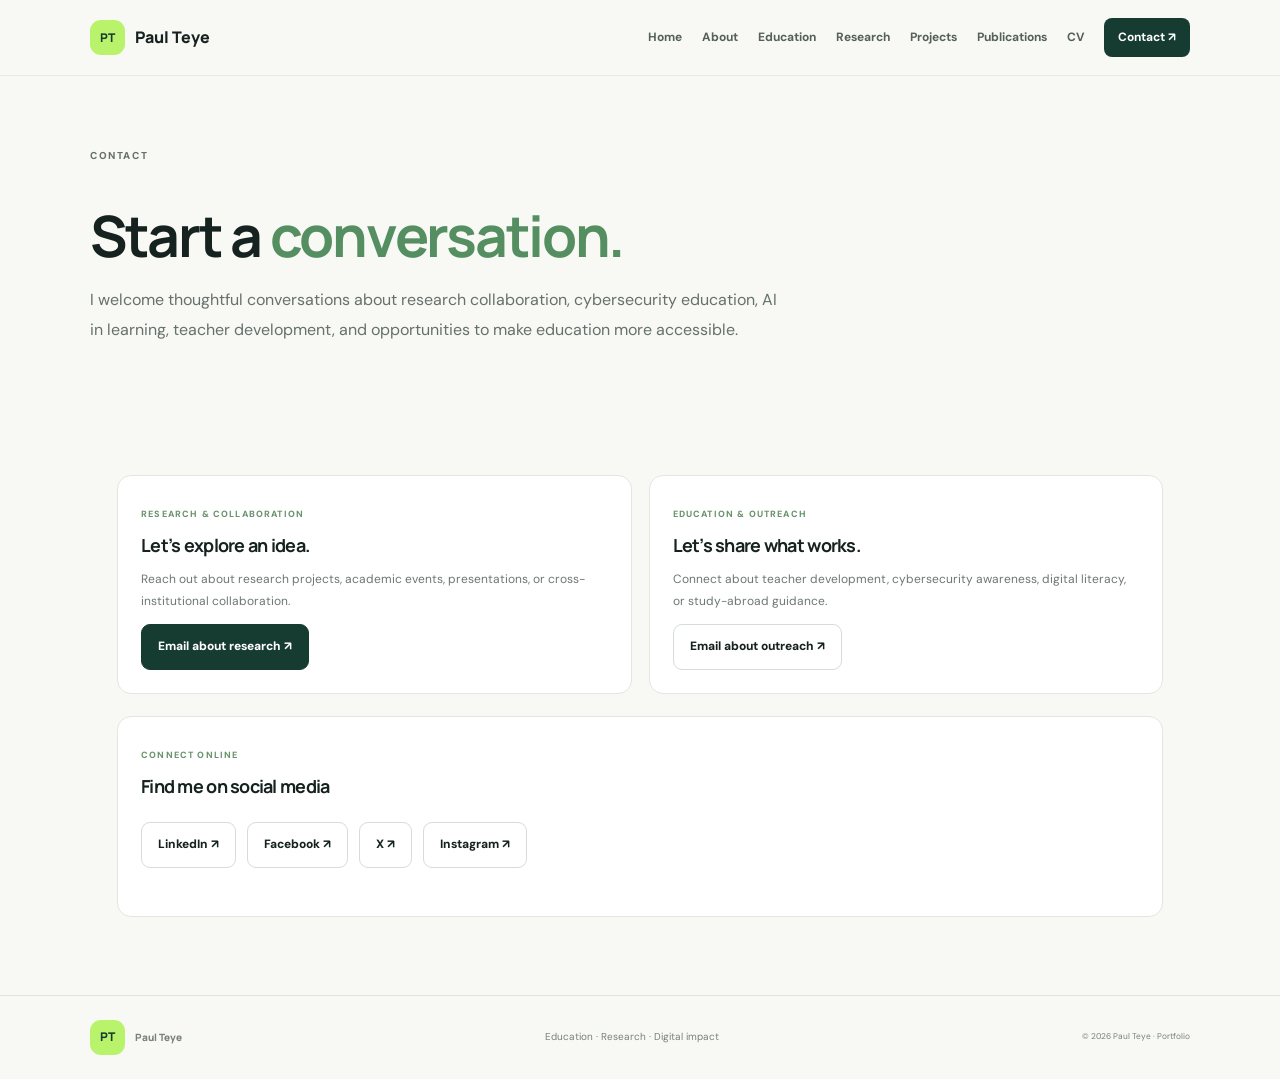
==== contact.html @ f984be08 "Add files via upload Add personal portfolio website" ====
<!doctype html><html lang="en"><head><meta charset="utf-8"><meta name="viewport" content="width=device-width,initial-scale=1"><meta name="description" content="Contact — Paul Teye, educator and graduate researcher."><title>Contact | Paul Teye</title><link rel="stylesheet" href="styles.css"></head><body><header class="header"><a class="brand" href="index.html"><span class="mark">PT</span><span>Paul Teye</span></a><button class="menu" aria-label="Toggle navigation" aria-expanded="false">☰</button><nav class="nav"><a href="index.html">Home</a><a href="index.html#about">About</a><a href="index.html#education">Education</a><a href="research.html">Research</a><a href="projects.html">Projects</a><a href="publications.html">Publications</a><a href="cv.html">CV</a><a class="navbutton" href="contact.html">Contact ↗</a></nav></header><main><div class="wrap page-hero"><p class="eyebrow">CONTACT</p><h1>Start a <span class="accent">conversation.</span></h1><p>I welcome thoughtful conversations about research collaboration, cybersecurity education, AI in learning, teacher development, and opportunities to make education more accessible.</p></div><section class="section"><div class="wrap"><div class="grid two"><article class="card"><span class="label">RESEARCH & COLLABORATION</span><h3>Let’s explore an idea.</h3><p>Reach out about research projects, academic events, presentations, or cross-institutional collaboration.</p><a class="btn primary" href="mailto:teikwekupaul@gmail.com?subject=Research%20collaboration">Email about research ↗</a></article><article class="card"><span class="label">EDUCATION & OUTREACH</span><h3>Let’s share what works.</h3><p>Connect about teacher development, cybersecurity awareness, digital literacy, or study-abroad guidance.</p><a class="btn" href="mailto:teikwekupaul@gmail.com?subject=Education%20and%20outreach">Email about outreach ↗</a></article></div><article class="card" style="margin-top:22px"><span class="label">CONNECT ONLINE</span><h3>Find me on social media</h3><div class="actions"><a class="btn" href="https://www.linkedin.com/in/paul-teye-97b855438/" target="_blank" rel="noopener">LinkedIn ↗</a><a class="btn" href="https://www.facebook.com/tei.paul.5" target="_blank" rel="noopener">Facebook ↗</a><a class="btn" href="https://x.com/T_OsinachiPaul" target="_blank" rel="noopener">X ↗</a><a class="btn" href="https://www.instagram.com/osinachitop1/" target="_blank" rel="noopener">Instagram ↗</a></div></article></div></section></main><footer class="footer"><a class="brand" href="index.html"><span class="mark">PT</span><span>Paul Teye</span></a><span>Education · Research · Digital impact</span><small>© <span id="year"></span> Paul Teye · Portfolio</small></footer><script src="script.js"></script></body></html>
---- styles.css ----
@import url('https://fonts.googleapis.com/css2?family=DM+Sans:wght@400;500;600;700&family=Manrope:wght@400;500;600;700;800&display=swap');
:root{--ink:#15221f;--muted:#65716d;--paper:#f8f8f4;--green:#b9f36b;--deep:#163c32;--line:#dfe4dc}
*{box-sizing:border-box}html{scroll-behavior:smooth}body{margin:0;color:var(--ink);background:var(--paper);font-family:'DM Sans',sans-serif;line-height:1.65}h1,h2,h3{font-family:Manrope,sans-serif;letter-spacing:-.04em;line-height:1.15}a{color:inherit;text-decoration:none}.header{height:76px;padding:0 7%;display:flex;align-items:center;justify-content:space-between;border-bottom:1px solid #15221f12;position:sticky;top:0;background:#f8f8f4ed;backdrop-filter:blur(14px);z-index:10}.brand{display:flex;gap:10px;align-items:center;font-weight:800;font-family:Manrope}.mark{width:35px;height:35px;border-radius:11px;background:var(--green);display:grid;place-items:center;color:var(--deep);font-size:12px}.nav{display:flex;align-items:center;gap:20px;font-size:12px;font-weight:700}.nav a{color:#53615a}.nav a:hover{color:#4d8c5c}.navbutton{background:var(--deep);color:#fff!important;padding:10px 14px;border-radius:8px}.menu{display:none;border:0;background:none;font-size:24px}.wrap{max-width:1100px;margin:auto;padding:0 27px}.section{padding:78px 0}.eyebrow{font-size:10px;letter-spacing:.16em;font-weight:800;color:#64816d;text-transform:uppercase;margin-bottom:18px}.accent{color:#548e61}.muted{color:#87918b}.lede{color:var(--muted);max-width:700px;font-size:14px;line-height:1.9}.hero{padding:82px 0 55px;display:grid;grid-template-columns:1.1fr .9fr;gap:45px;align-items:center;min-height:570px}.hero h1{font-size:clamp(43px,5.8vw,70px);margin:0 0 22px}.intro{font-size:16px;color:#58655f;max-width:600px;line-height:1.9}.actions{display:flex;gap:11px;flex-wrap:wrap;margin:25px 0}.btn{display:inline-flex;align-items:center;gap:13px;padding:12px 16px;border-radius:9px;font-size:12px;font-weight:800;border:1px solid #d6ddd5}.btn.primary{background:var(--deep);border-color:var(--deep);color:#fff}.btn.light{background:var(--green);border-color:var(--green);color:var(--deep)}.hero-note{font-size:11px;color:#758079;max-width:440px}.visual{min-height:370px;position:relative;display:grid;place-items:center}.visual:before{content:'';width:330px;height:330px;background:#e7efdf;border-radius:50%;position:absolute}.orb{position:absolute;width:420px;height:230px;border:1px solid #c5d3c0;border-radius:50%;transform:rotate(-25deg)}.orb.two{width:420px;height:300px;transform:rotate(35deg);border-color:#d4c7f4}.focusbox{z-index:1;position:relative;background:#fff;width:min(345px,95%);padding:24px;border-radius:18px;box-shadow:0 22px 60px #263b2d19;transform:rotate(-2deg)}.focushead{display:flex;justify-content:space-between;color:#849088;font-size:9px;letter-spacing:.13em;font-weight:800}.focusrow{display:flex;gap:13px;align-items:center;padding:17px 0;border-bottom:1px solid #eef0eb}.num{width:38px;height:38px;border-radius:11px;background:#e4f5d9;display:grid;place-items:center;font-weight:800;color:#477b41;font-size:11px}.focusrow:nth-child(3) .num{background:#eee7ff;color:#7556bb}.focusrow:nth-child(4) .num{background:#fff0dc;color:#b97931}.focusrow b,.focusrow small{display:block}.focusrow b{font-size:12px}.focusrow small{font-size:10px;color:#818b84}.float{position:absolute;z-index:2;padding:9px 13px;background:#fff;border:1px solid #e5e9e1;border-radius:8px;font-size:10px;font-weight:800;box-shadow:0 8px 25px #1b2c2010}.float.a{right:0;top:40px;transform:rotate(4deg)}.float.b{left:0;bottom:25px;background:var(--green);transform:rotate(-4deg)}.strip{background:#eaf0e5;text-align:center;padding:24px 18px;font-size:13px;color:#536359}.strip strong{color:#1d3c2f}.sectionhead{margin-bottom:32px}.sectionhead h2{font-size:clamp(32px,4vw,47px);margin:0 0 15px}.grid{display:grid;gap:17px}.grid.two{grid-template-columns:repeat(2,minmax(0,1fr))}.grid.three{grid-template-columns:repeat(3,minmax(0,1fr))}.card{padding:23px;border-radius:14px;border:1px solid #e3e7df;background:#fff}.card h3{font-size:18px;margin:10px 0}.card p{color:#6c7770;font-size:12px;line-height:1.85}.label{font-size:9px;letter-spacing:.13em;font-weight:800;color:#69936c}.timeline{border-left:1px solid #cbd5c8;margin-left:6px;padding-left:26px}.timeline-item{position:relative;padding:0 0 24px}.timeline-item:before{content:'';position:absolute;width:9px;height:9px;border-radius:50%;background:#92ad83;left:-31px;top:6px;box-shadow:0 0 0 4px var(--paper)}.timeline-date{font-size:10px;color:#718078;font-weight:800;letter-spacing:.07em}.timeline h3{font-size:17px;margin:7px 0}.timeline p{font-size:12px;color:#68746d;margin:5px 0;line-height:1.8}.institution{font-weight:700;color:#3e5146!important}.pill{display:inline-block;padding:5px 9px;border-radius:5px;background:#e2efd9;color:#426e3b;font-size:8px;font-weight:800;letter-spacing:.1em}.feature{display:grid;grid-template-columns:.75fr 1.25fr;background:var(--deep);color:white;border-radius:18px;overflow:hidden}.feature-art{min-height:290px;display:grid;place-items:center;background:radial-gradient(circle,#3f7253,#17372f 72%);position:relative}.feature-art:before,.feature-art:after{content:'';position:absolute;width:220px;height:220px;border:1px solid #a6d69a55;border-radius:50%}.feature-art:after{width:165px;height:165px;border-style:dashed}.feature-art span{z-index:1;background:var(--green);color:var(--deep);width:75px;height:75px;border-radius:20px;display:grid;place-items:center;font:800 25px Manrope;transform:rotate(-8deg)}.feature-copy{padding:32px}.feature-copy h3{font-size:31px;margin:15px 0}.feature-copy p{font-size:12px;line-height:1.9;color:#c2d4ca}.tags{display:flex;gap:7px;flex-wrap:wrap;margin-top:15px}.tags span{font-size:9px;border:1px solid #527568;border-radius:20px;padding:5px 9px;color:#d3e1d8}.project-art{height:85px;border-radius:10px;background:#e9f0e3;display:grid;place-items:center;color:#4b7c51;font:800 22px Manrope;margin:15px 0}.dark{background:#173d32!important;color:white}.dark p{color:#c2d4ca!important}.lilac{background:#e9e2ff!important}.green{background:#dcebd4!important}.row{display:grid;grid-template-columns:125px 1fr 25px;gap:18px;padding:22px 0;border-bottom:1px solid var(--line)}.row:first-child{border-top:1px solid var(--line)}.row .date{font-size:11px;color:#718078;font-weight:800}.row h3{font-size:17px;margin:0 0 6px}.row p{font-size:12px;color:#6c7770;line-height:1.8;margin:5px 0}.row .idx{color:#82a47c;font-size:11px;font-weight:800}.contact{background:var(--deep);color:white;text-align:center;padding:65px 22px;border-radius:18px}.contact h2{font-size:clamp(36px,5vw,55px);margin:8px 0 18px}.contact h2 span{color:var(--green)}.contact p{max-width:580px;margin:0 auto 24px;color:#c4d5cb;font-size:13px;line-height:1.9}.footer{padding:24px 7%;border-top:1px solid var(--line);display:flex;gap:18px;align-items:center;justify-content:space-between;color:#77827a;font-size:10px}.page-hero{padding:60px 0 35px}.page-hero h1{font-size:clamp(37px,5vw,57px);margin-bottom:14px}.page-hero p{max-width:700px;color:#65716d;line-height:1.9}.paper{padding:22px 0;border-bottom:1px solid var(--line)}.paper h3{font-size:18px;margin:10px 0}.paper p{font-size:12px;color:#65716d;line-height:1.8}.notice{background:#f0f1eb;border:1px solid #e1e5dc;border-radius:12px;padding:17px;font-size:12px;color:#65716d;line-height:1.8}.download{display:flex;justify-content:space-between;align-items:center;gap:18px;padding:18px 0;border-bottom:1px solid var(--line)}.download h3{font-size:16px;margin:0 0 5px}.download p{margin:0;color:#65716d;font-size:12px}
@media(max-width:800px){.header{padding:0 5%}.nav{gap:11px}.nav a{font-size:10px}.hero{gap:20px}.hero h1{font-size:48px}.grid.three{grid-template-columns:repeat(2,1fr)}}
@media(max-width:640px){.header{height:67px}.menu{display:block}.nav{display:none;position:absolute;left:0;right:0;top:66px;background:var(--paper);padding:19px 6%;flex-direction:column;align-items:stretch;border-bottom:1px solid var(--line)}.nav.open{display:flex}.navbutton{text-align:center}.wrap{padding:0 20px}.hero{display:flex;flex-direction:column;align-items:stretch;padding-top:55px}.hero h1{font-size:clamp(42px,12vw,57px)}.visual{min-height:345px}.section{padding:58px 0}.grid.two,.grid.three,.feature{grid-template-columns:1fr}.feature-art{min-height:220px}.feature-copy{padding:24px}.row{grid-template-columns:75px 1fr 18px;gap:10px}.row .date{font-size:9px}.row h3{font-size:15px}.footer{flex-wrap:wrap;padding:22px 6%}.footer small{width:100%}.download{align-items:flex-start;flex-direction:column}}

.photo-grid{display:grid;grid-template-columns:repeat(4,minmax(0,1fr));gap:16px}.photo-grid figure{margin:0;background:#fff;border:1px solid #e1e5dc;border-radius:14px;overflow:hidden}.photo-grid img{display:block;width:100%;height:230px;object-fit:cover}.photo-grid figure:first-child img{object-position:center 25%}.photo-grid figcaption{padding:11px 12px;font-size:12px;color:#59645b;line-height:1.45}@media(max-width:800px){.photo-grid{grid-template-columns:repeat(2,minmax(0,1fr))}.photo-grid img{height:200px}}@media(max-width:460px){.photo-grid{grid-template-columns:1fr}.photo-grid img{height:auto;max-height:420px}}
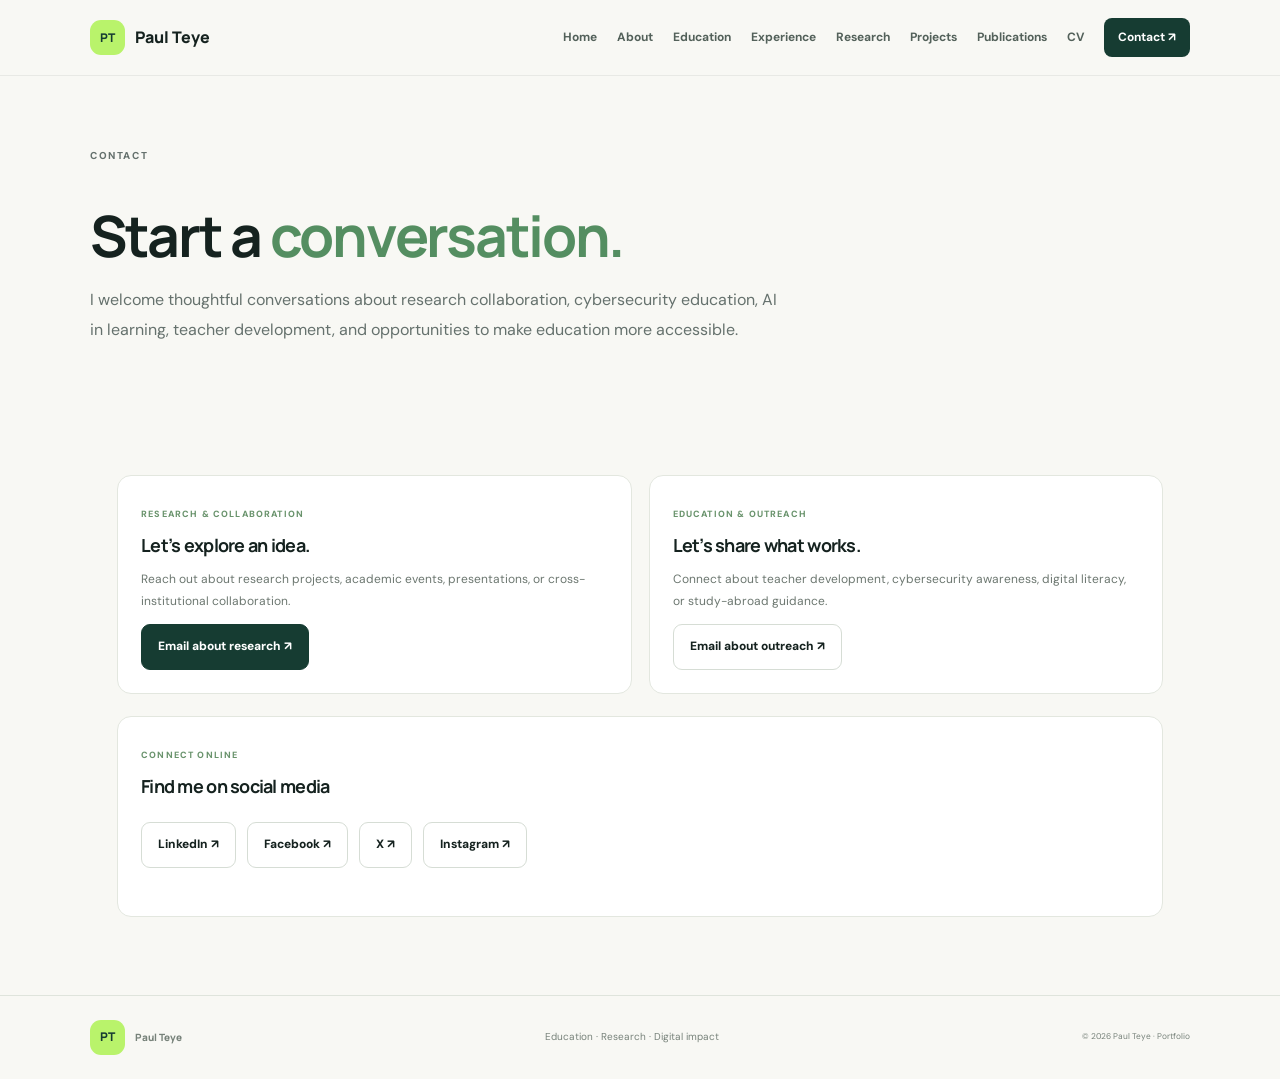
==== commit c8578ea3: "Add files via upload" ====
--- a/contact.html
+++ b/contact.html
@@ -1 +1 @@
-<!doctype html><html lang="en"><head><meta charset="utf-8"><meta name="viewport" content="width=device-width,initial-scale=1"><meta name="description" content="Contact — Paul Teye, educator and graduate researcher."><title>Contact | Paul Teye</title><link rel="stylesheet" href="styles.css"></head><body><header class="header"><a class="brand" href="index.html"><span class="mark">PT</span><span>Paul Teye</span></a><button class="menu" aria-label="Toggle navigation" aria-expanded="false">☰</button><nav class="nav"><a href="index.html">Home</a><a href="index.html#about">About</a><a href="index.html#education">Education</a><a href="research.html">Research</a><a href="projects.html">Projects</a><a href="publications.html">Publications</a><a href="cv.html">CV</a><a class="navbutton" href="contact.html">Contact ↗</a></nav></header><main><div class="wrap page-hero"><p class="eyebrow">CONTACT</p><h1>Start a <span class="accent">conversation.</span></h1><p>I welcome thoughtful conversations about research collaboration, cybersecurity education, AI in learning, teacher development, and opportunities to make education more accessible.</p></div><section class="section"><div class="wrap"><div class="grid two"><article class="card"><span class="label">RESEARCH & COLLABORATION</span><h3>Let’s explore an idea.</h3><p>Reach out about research projects, academic events, presentations, or cross-institutional collaboration.</p><a class="btn primary" href="mailto:teikwekupaul@gmail.com?subject=Research%20collaboration">Email about research ↗</a></article><article class="card"><span class="label">EDUCATION & OUTREACH</span><h3>Let’s share what works.</h3><p>Connect about teacher development, cybersecurity awareness, digital literacy, or study-abroad guidance.</p><a class="btn" href="mailto:teikwekupaul@gmail.com?subject=Education%20and%20outreach">Email about outreach ↗</a></article></div><article class="card" style="margin-top:22px"><span class="label">CONNECT ONLINE</span><h3>Find me on social media</h3><div class="actions"><a class="btn" href="https://www.linkedin.com/in/paul-teye-97b855438/" target="_blank" rel="noopener">LinkedIn ↗</a><a class="btn" href="https://www.facebook.com/tei.paul.5" target="_blank" rel="noopener">Facebook ↗</a><a class="btn" href="https://x.com/T_OsinachiPaul" target="_blank" rel="noopener">X ↗</a><a class="btn" href="https://www.instagram.com/osinachitop1/" target="_blank" rel="noopener">Instagram ↗</a></div></article></div></section></main><footer class="footer"><a class="brand" href="index.html"><span class="mark">PT</span><span>Paul Teye</span></a><span>Education · Research · Digital impact</span><small>© <span id="year"></span> Paul Teye · Portfolio</small></footer><script src="script.js"></script></body></html>+<!doctype html><html lang="en"><head><meta charset="utf-8"><meta name="viewport" content="width=device-width,initial-scale=1"><meta name="description" content="Contact — Paul Teye, educator and graduate researcher."><title>Contact | Paul Teye</title><link rel="stylesheet" href="styles.css"></head><body><header class="header"><a class="brand" href="index.html"><span class="mark">PT</span><span>Paul Teye</span></a><button class="menu" aria-label="Toggle navigation" aria-expanded="false">☰</button><nav class="nav"><a href="index.html">Home</a><a href="index.html#about">About</a><a href="education.html">Education</a><a href="experience.html">Experience</a><a href="research.html">Research</a><a href="projects.html">Projects</a><a href="publications.html">Publications</a><a href="cv.html">CV</a><a class="navbutton" href="contact.html">Contact ↗</a></nav></header><main><div class="wrap page-hero"><p class="eyebrow">CONTACT</p><h1>Start a <span class="accent">conversation.</span></h1><p>I welcome thoughtful conversations about research collaboration, cybersecurity education, AI in learning, teacher development, and opportunities to make education more accessible.</p></div><section class="section"><div class="wrap"><div class="grid two"><article class="card"><span class="label">RESEARCH & COLLABORATION</span><h3>Let’s explore an idea.</h3><p>Reach out about research projects, academic events, presentations, or cross-institutional collaboration.</p><a class="btn primary" href="mailto:teikwekupaul@gmail.com?subject=Research%20collaboration">Email about research ↗</a></article><article class="card"><span class="label">EDUCATION & OUTREACH</span><h3>Let’s share what works.</h3><p>Connect about teacher development, cybersecurity awareness, digital literacy, or study-abroad guidance.</p><a class="btn" href="mailto:teikwekupaul@gmail.com?subject=Education%20and%20outreach">Email about outreach ↗</a></article></div><article class="card" style="margin-top:22px"><span class="label">CONNECT ONLINE</span><h3>Find me on social media</h3><div class="actions"><a class="btn" href="https://www.linkedin.com/in/paul-teye-97b855438/" target="_blank" rel="noopener">LinkedIn ↗</a><a class="btn" href="https://www.facebook.com/tei.paul.5" target="_blank" rel="noopener">Facebook ↗</a><a class="btn" href="https://x.com/T_OsinachiPaul" target="_blank" rel="noopener">X ↗</a><a class="btn" href="https://www.instagram.com/osinachitop1/" target="_blank" rel="noopener">Instagram ↗</a></div></article></div></section></main><footer class="footer"><a class="brand" href="index.html"><span class="mark">PT</span><span>Paul Teye</span></a><span>Education · Research · Digital impact</span><small>© <span id="year"></span> Paul Teye · Portfolio</small></footer><script src="script.js"></script></body></html>
